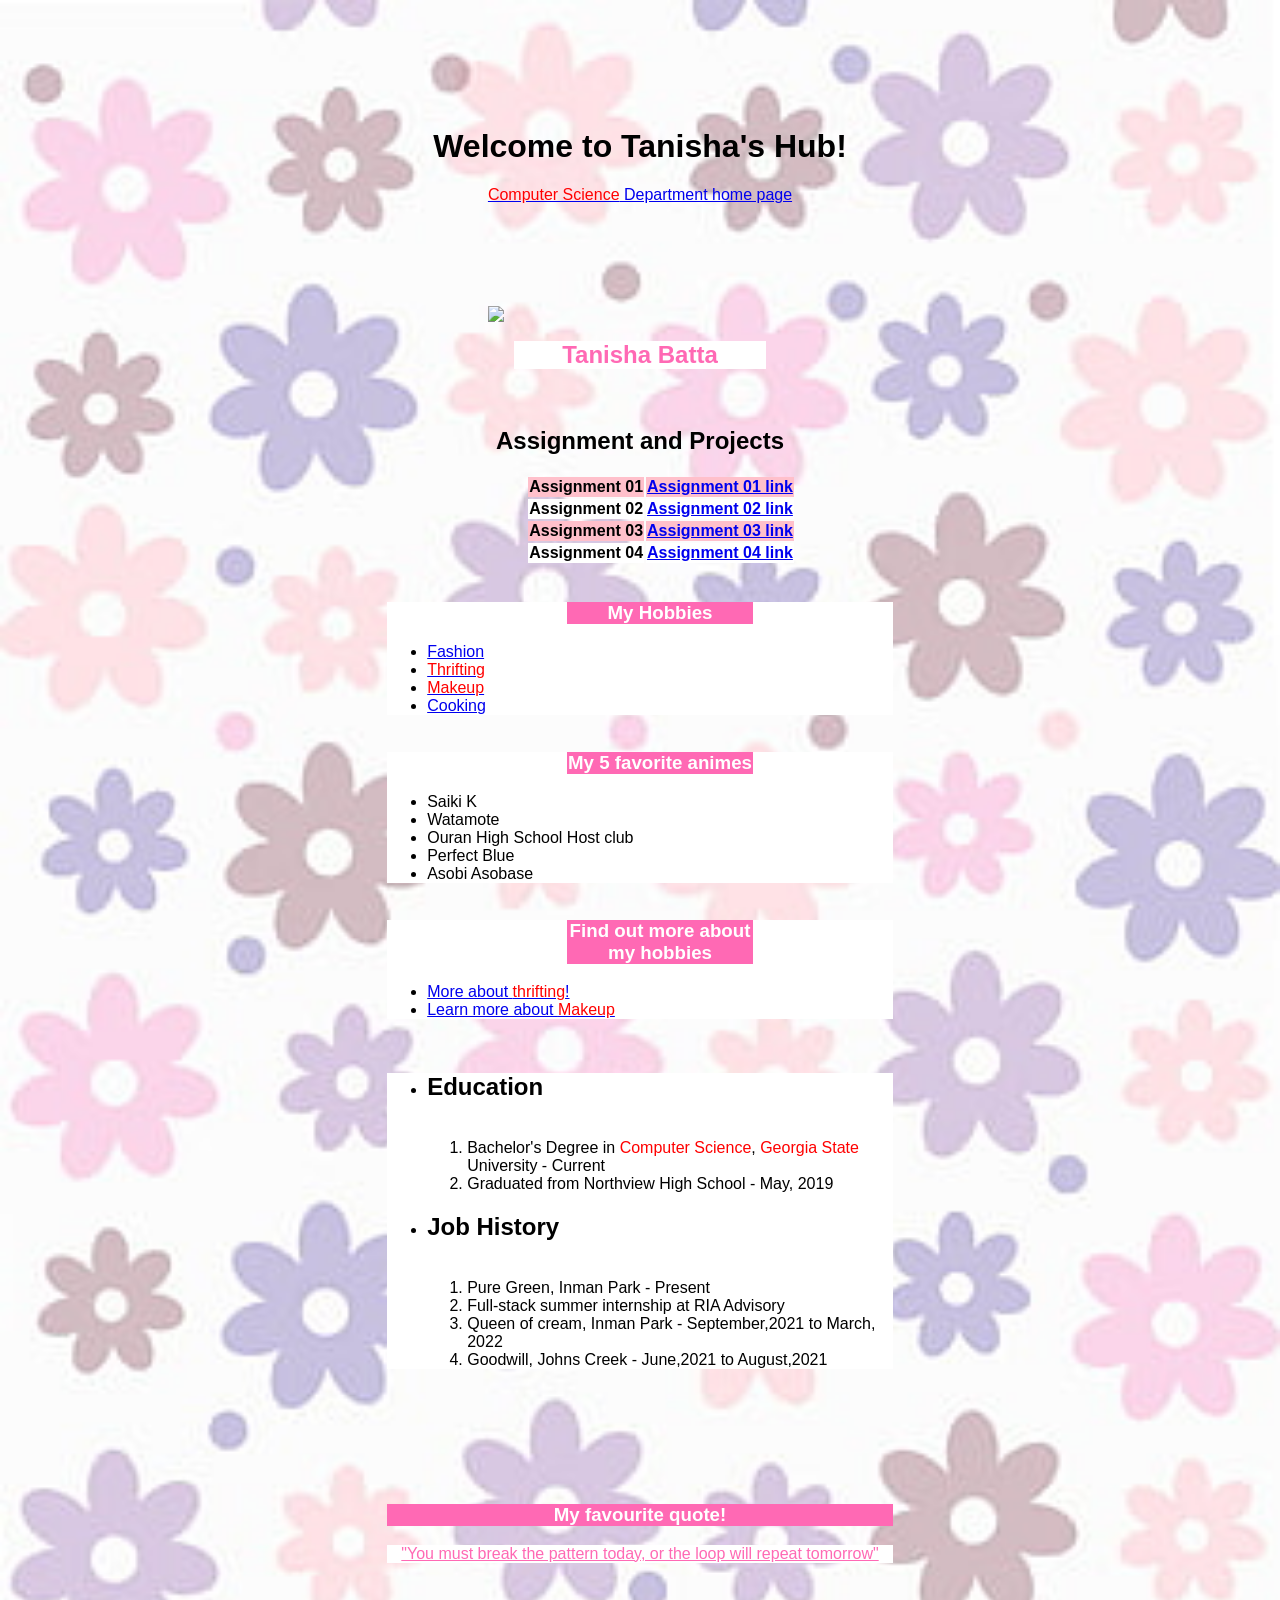
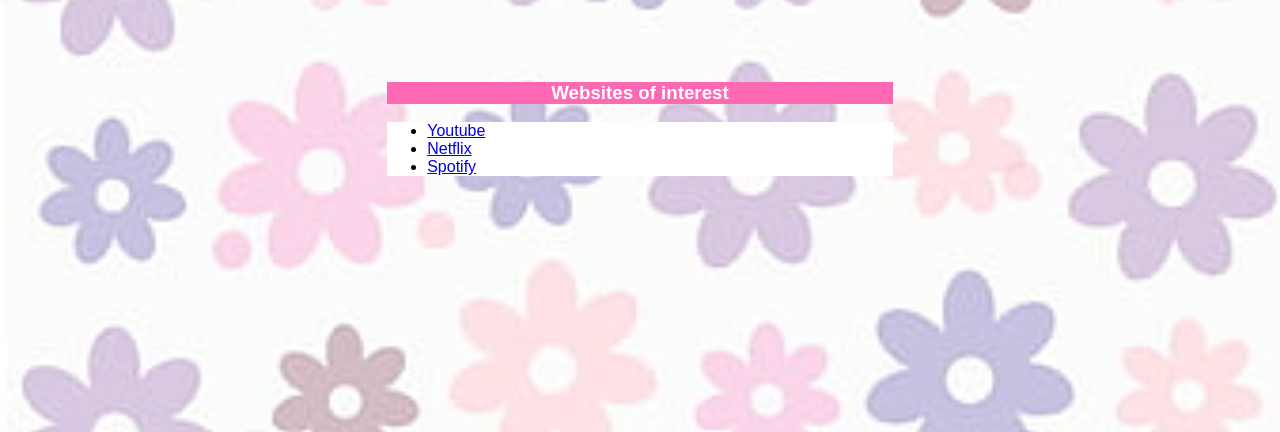
==== index.html @ dddfc846 "Assignment 01" ====
<!DOCTYPE html>
<html>
	<head>
		<title>Tanisha's Hub</title>
		<link href="style.css" type="text/css" rel="stylesheet">
	</head>

	<body>
	
	
		<h1>Welcome to Tanisha's Hub!</h1>
		
		<a href=" http://www.cs.gsu.edu/"><span class="changecolor">Computer Science</span> Department home page</a>
		
		
		<br>
		
		
		
		<img src="C:\Users\batta\Desktop\assignment 1\headshot.jpg">
		
		<div class="myname">
		<h2>Tanisha Batta</h2>
		</div>
		
		<br>
		
		<h2>Assignment and Projects</h2>
		<div class="mytable">
			<table>
			<tr>
				<th>Assignment 01</th>
				<th><a href="https://codd.cs.gsu.edu/~tbatta1/assignment01/index.html">Assignment 01 link</a></th>
			</tr>
			<tr>
				<th>Assignment 02</th>
				<th><a href="https://scholar.google.com/">Assignment 02 link</a></th>
			</tr>
			<tr>
				<th>Assignment 03</th>
				<th><a href="https://scholar.google.com/">Assignment 03 link</a></th>
			</tr>
			<tr>
				<th>Assignment 04</th>
				<th><a href="https://scholar.google.com/">Assignment 04 link</a></th>
			</tr>
		</table>
		
		</div>
		
		
		<ul>
		<h3>My Hobbies </h3>
			<li><a href="https://fashion.allwomenstalk.com/alternative-fashion-blogs/#1">Fashion</a></li>
			<li><a href="https://www.dinasdays.com/"><span class="changecolor">Thrifting</span></a></li>
			<li><a href="https://makeupandbeautyblog.com/"><span class="changecolor">Makeup</span></a></li>
			<li><a href="https://www.budgetbytes.com/top-10-recipes-for-college-students/">Cooking</a></li>
		</ul>
		
		<ul>
		<h3>My 5 favorite animes</h3>
			<li>Saiki K</li>
			<li>Watamote</li>
			<li>Ouran High School Host club</li>
			<li>Perfect Blue</li>
			<li>Asobi Asobase</li>
			
		</ul>
		
		<ul>
		<h3>Find out more about my hobbies</h3>
			<li><a href="https://www.trvst.world/sustainable-living/fashion/what-does-it-mean-to-go-thrifting/">More about <span class="changecolor">thrifting</span>!</a></li>
			<li><a href="https://www.lorealparisusa.com/beauty-magazine/makeup/makeup-looks/the-power-of-makeup#:~:text=It%20helps%20you%20feel%20more%20confident.&text=Even%20if%20a%20dramatic%20lip,concerns%20that%20may%20cause%20insecurity.">
			Learn more about <span class="changecolor">Makeup</span></a></li>
		</ul>
		
		<br>
		
		<ul>
		<li><h2>Education</h2></li>
		<br>
			<ol>
			<li>Bachelor's Degree in <span class="changecolor">Computer Science</span>, <span class="changecolor">Georgia State</span> University - Current</li>
			<li>Graduated from Northview High School - May, 2019</li>
			</ol>
		<li><h2>Job History</h2></li>
		<br>
			<ol>
			<li>Pure Green, Inman Park - Present</li>
			<li>Full-stack summer internship at RIA Advisory</li>
			<li>Queen of cream, Inman Park - September,2021 to March, 2022</li>
			<li>Goodwill, Johns Creek - June,2021 to August,2021</li>
			</ol>
		</ul>
		
		<br>
		
		
		
		
		
		<h3>My favourite quote!</h3>
		
		<div class="quote">
			
			"You must break the pattern today, or the loop will repeat tomorrow"
		
		</div>
		
		
		<br>
		<h3>Websites of interest</h3>
		<ul>
			<li><a href="https://www.youtube.com/">Youtube</a></li>
			<li><a href="https://www.netflix.com/">Netflix</a></li>
			<li><a href="https://www.spotify.com/">Spotify</a></li>
		</ul>
		

	</body>
</html>
---- style.css ----
body{
	background-image: url('flowerback.jpg');
	background-repeat: no-repeat;
	background-size: cover;
	text-align: center;
	font-family: sans-serif;
	margin-bottom: 20%;
	margin-top: 10%;
	
}

ul{
	text-align: left;
	background-color: white;
	margin-left: 30%;
	margin-right: 30%;

}

.quote{
	text-align: center;
	text-decoration: underline;
	background-color: white;
	text-decoration: bold;
	margin-left: 30%;
	margin-right: 30%;
	color: #FF69B4;
}

.changecolor{
	color: red;
	text-decoration: bold;
	
	
}

.mytable{
	text-align: left;
	border: none;
	margin-left: 41%;
}

tr:nth-child(odd) {
	background-color: pink;
}

tr:nth-child(even) {
	background-color: white;
}

img{
	
	margin-left: 38%;
	display: block;
	margin-top: 8%;
	
}

a:hover {
	color: green;
}

h3{
	background-color: #FF69B4;
	margin-left: 30%;
	margin-right: 30%;
	color: white;
	text-align: center;
	margin-top: 8%;
}

.myname{
	color: #FF69B4;
	background-color: white;
	margin-left: 40%;
	margin-right: 40%;
}
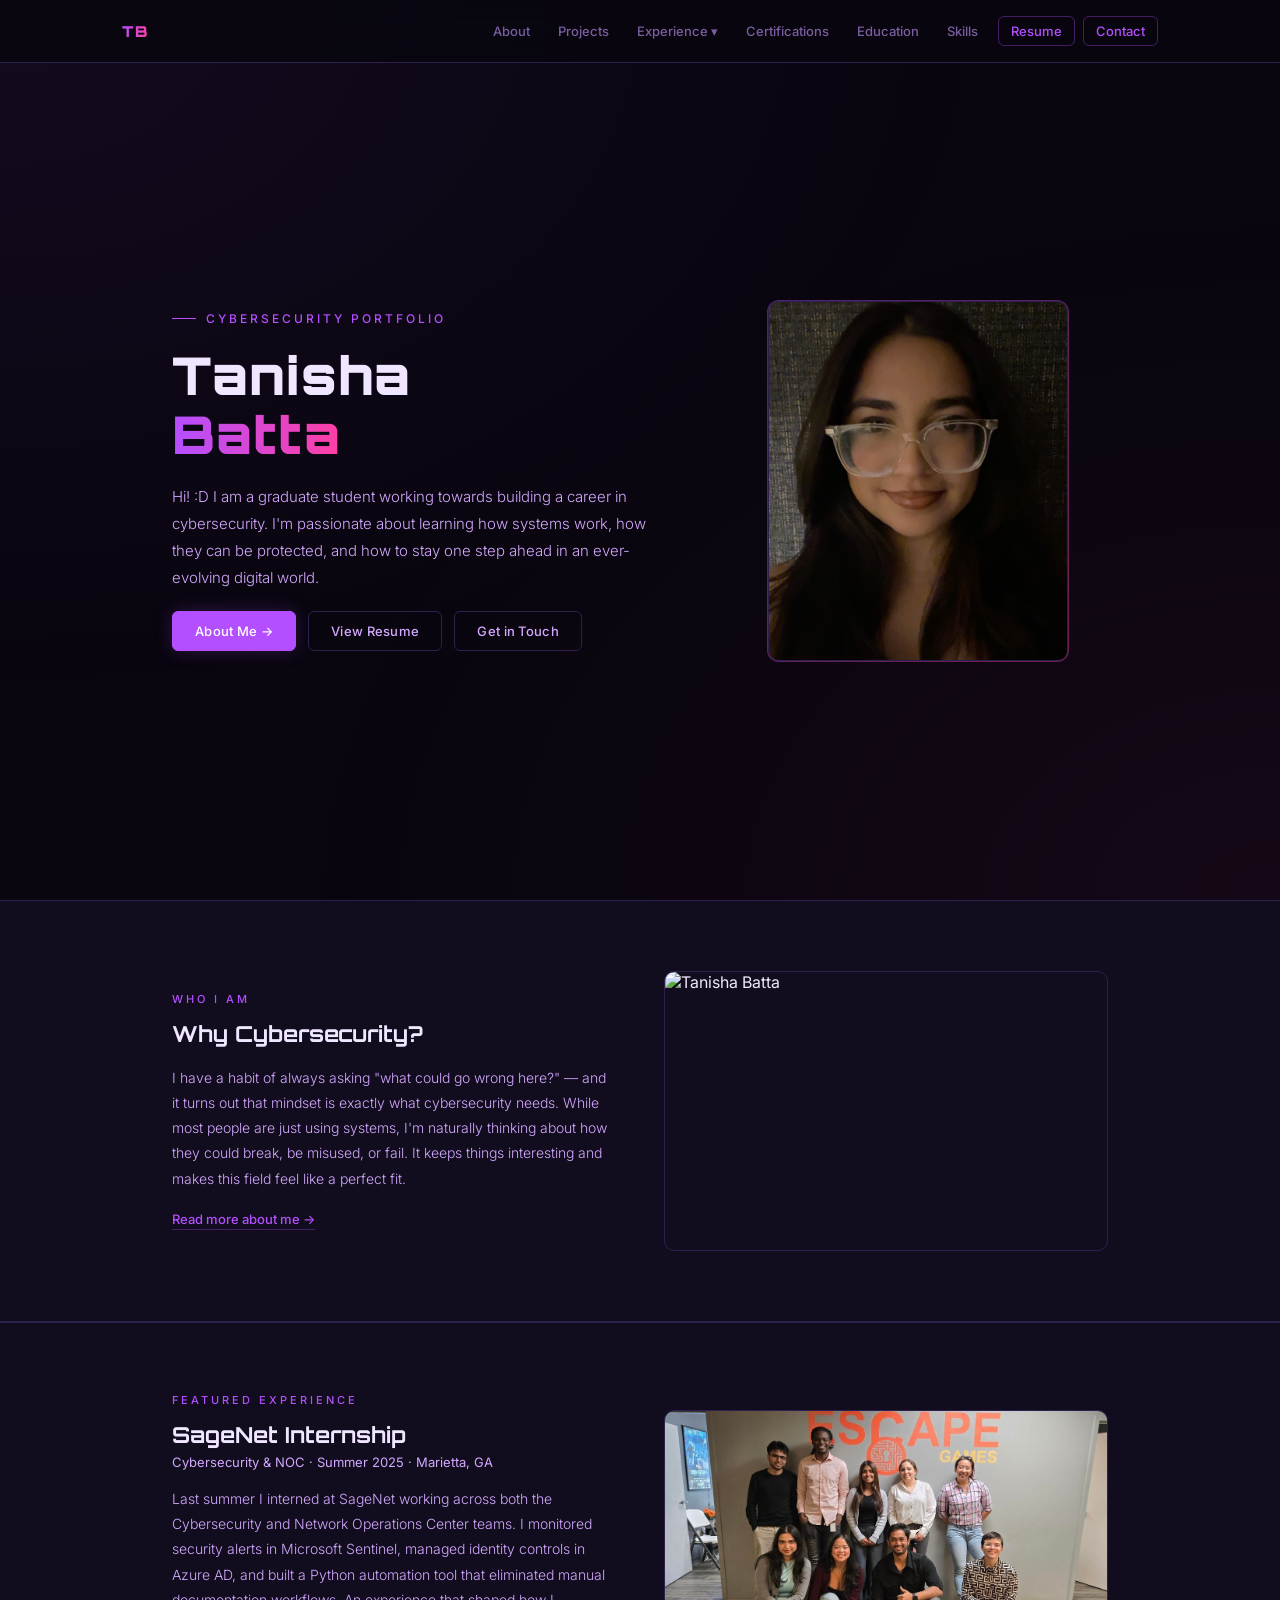
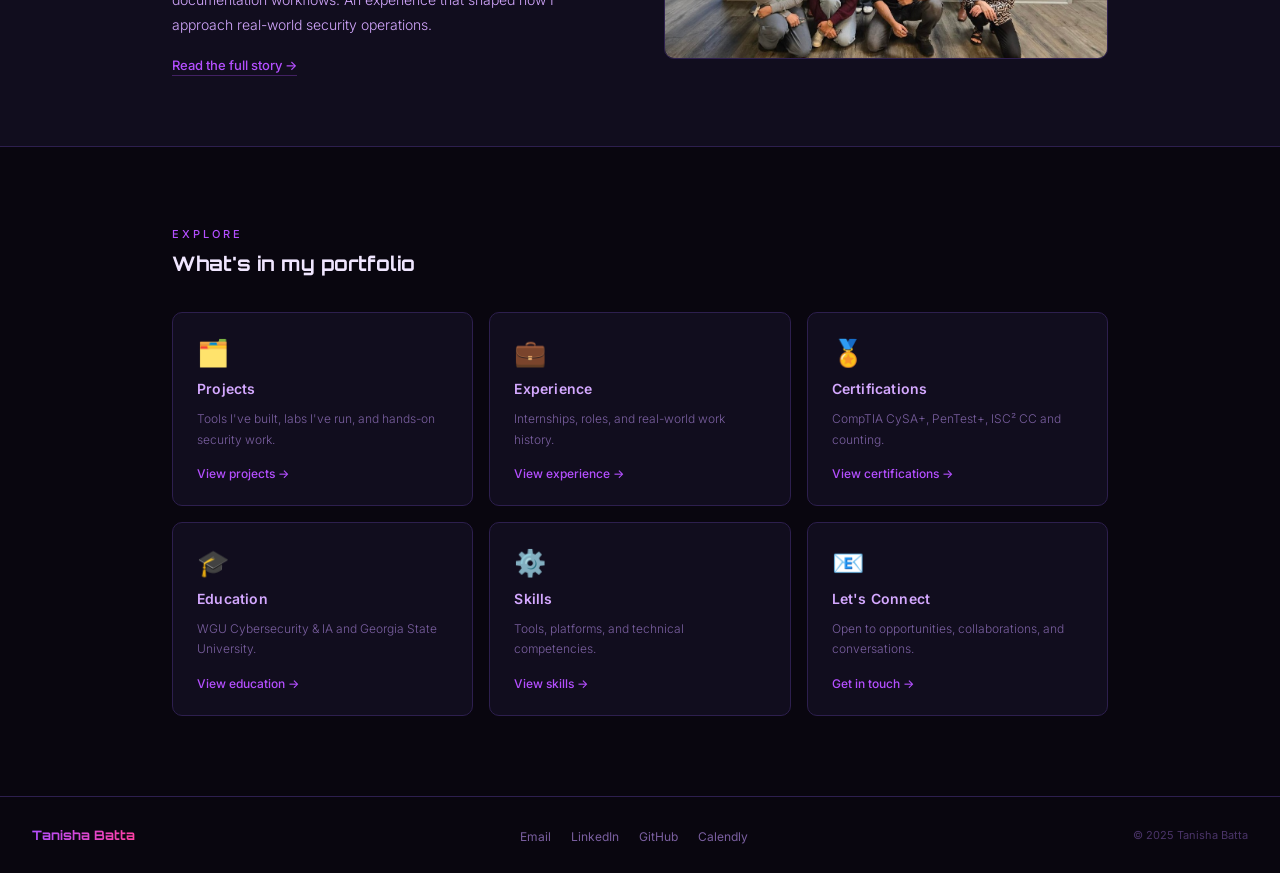
==== commit aa94e198: "update project with new changes" ====
--- a/index.html
+++ b/index.html
@@ -1,122 +1,550 @@
-
 <!DOCTYPE html>
-<html>
-	<head>
-		<title>Tanisha's Hub</title>
-		<link href="style.css" type="text/css" rel="stylesheet">
-	</head>
-
-	<body>
-	
-	
-		<h1>Welcome to Tanisha's Hub!</h1>
-		
-		<a href=" http://www.cs.gsu.edu/"><span class="changecolor">Computer Science</span> Department home page</a>
-		
-		
-		<br>
-		
-		
-		
-		<img src="C:\Users\batta\Desktop\assignment 1\headshot.jpg">
-		
-		<div class="myname">
-		<h2>Tanisha Batta</h2>
-		</div>
-		
-		<br>
-		
-		<h2>Assignment and Projects</h2>
-		<div class="mytable">
-			<table>
-			<tr>
-				<th>Assignment 01</th>
-				<th><a href="https://codd.cs.gsu.edu/~tbatta1/assignment01/index.html">Assignment 01 link</a></th>
-			</tr>
-			<tr>
-				<th>Assignment 02</th>
-				<th><a href="https://scholar.google.com/">Assignment 02 link</a></th>
-			</tr>
-			<tr>
-				<th>Assignment 03</th>
-				<th><a href="https://scholar.google.com/">Assignment 03 link</a></th>
-			</tr>
-			<tr>
-				<th>Assignment 04</th>
-				<th><a href="https://scholar.google.com/">Assignment 04 link</a></th>
-			</tr>
-		</table>
-		
-		</div>
-		
-		
-		<ul>
-		<h3>My Hobbies </h3>
-			<li><a href="https://fashion.allwomenstalk.com/alternative-fashion-blogs/#1">Fashion</a></li>
-			<li><a href="https://www.dinasdays.com/"><span class="changecolor">Thrifting</span></a></li>
-			<li><a href="https://makeupandbeautyblog.com/"><span class="changecolor">Makeup</span></a></li>
-			<li><a href="https://www.budgetbytes.com/top-10-recipes-for-college-students/">Cooking</a></li>
-		</ul>
-		
-		<ul>
-		<h3>My 5 favorite animes</h3>
-			<li>Saiki K</li>
-			<li>Watamote</li>
-			<li>Ouran High School Host club</li>
-			<li>Perfect Blue</li>
-			<li>Asobi Asobase</li>
-			
-		</ul>
-		
-		<ul>
-		<h3>Find out more about my hobbies</h3>
-			<li><a href="https://www.trvst.world/sustainable-living/fashion/what-does-it-mean-to-go-thrifting/">More about <span class="changecolor">thrifting</span>!</a></li>
-			<li><a href="https://www.lorealparisusa.com/beauty-magazine/makeup/makeup-looks/the-power-of-makeup#:~:text=It%20helps%20you%20feel%20more%20confident.&text=Even%20if%20a%20dramatic%20lip,concerns%20that%20may%20cause%20insecurity.">
-			Learn more about <span class="changecolor">Makeup</span></a></li>
-		</ul>
-		
-		<br>
-		
-		<ul>
-		<li><h2>Education</h2></li>
-		<br>
-			<ol>
-			<li>Bachelor's Degree in <span class="changecolor">Computer Science</span>, <span class="changecolor">Georgia State</span> University - Current</li>
-			<li>Graduated from Northview High School - May, 2019</li>
-			</ol>
-		<li><h2>Job History</h2></li>
-		<br>
-			<ol>
-			<li>Pure Green, Inman Park - Present</li>
-			<li>Full-stack summer internship at RIA Advisory</li>
-			<li>Queen of cream, Inman Park - September,2021 to March, 2022</li>
-			<li>Goodwill, Johns Creek - June,2021 to August,2021</li>
-			</ol>
-		</ul>
-		
-		<br>
-		
-		
-		
-		
-		
-		<h3>My favourite quote!</h3>
-		
-		<div class="quote">
-			
-			"You must break the pattern today, or the loop will repeat tomorrow"
-		
-		</div>
-		
-		
-		<br>
-		<h3>Websites of interest</h3>
-		<ul>
-			<li><a href="https://www.youtube.com/">Youtube</a></li>
-			<li><a href="https://www.netflix.com/">Netflix</a></li>
-			<li><a href="https://www.spotify.com/">Spotify</a></li>
-		</ul>
-		
-
-	</body>
+<html lang="en">
+<head>
+  <meta charset="UTF-8"/>
+  <meta name="viewport" content="width=device-width, initial-scale=1.0"/>
+  <title>Tanisha Batta — Cybersecurity Portfolio</title>
+  <link href="https://fonts.googleapis.com/css2?family=Orbitron:wght@700;900&family=Inter:wght@300;400;500;600&display=swap" rel="stylesheet"/>
+  <style>
+    *, *::before, *::after { box-sizing: border-box; margin: 0; padding: 0; }
+
+    :root {
+      --bg:        #09060f;
+      --surface:   #110d1e;
+      --surface2:  #1a1030;
+      --border:    #2d1f4e;
+      --purple:    #b44fff;
+      --purple-lt: #c97aff;
+      --pink:      #ff3fa4;
+      --lavender:  #d4a8ff;
+      --white:     #f0e6ff;
+      --muted:     #7a5fa0;
+      --dim:       #4a3468;
+    }
+
+    html { scroll-behavior: smooth; }
+
+    body {
+      background: var(--bg);
+      font-family: 'Inter', sans-serif;
+      color: var(--white);
+      overflow-x: hidden;
+    }
+
+    body::before {
+      content: '';
+      position: fixed; inset: 0;
+      background:
+        radial-gradient(ellipse at 0% 0%, rgba(180,79,255,0.07) 0%, transparent 55%),
+        radial-gradient(ellipse at 100% 100%, rgba(255,63,164,0.05) 0%, transparent 55%);
+      pointer-events: none; z-index: 0;
+    }
+
+    /* ── NAV ── */
+
+
+    
+
+    /* ── SECTIONS ── */
+    section { position: relative; z-index: 1; width: 100%; }
+
+    /* ── HERO ── */
+    #hero {
+      min-height: 100vh;
+      display: flex; align-items: center;
+      padding-top: 62px;
+    }
+
+    .hero-inner {
+      max-width: 1000px; margin: 0 auto;
+      padding: 60px 32px;
+      display: grid;
+      grid-template-columns: 1fr 340px;
+      gap: 60px;
+      align-items: center;
+      width: 100%;
+    }
+
+    @media (max-width: 780px) {
+      .hero-inner { grid-template-columns: 1fr; gap: 40px; padding: 40px 24px; }
+      .hero-photo-wrap { order: -1; margin: 0 auto; }
+    }
+
+    .hero-left { display: flex; flex-direction: column; gap: 20px; }
+
+    .hero-eyebrow {
+      font-size: 12px; font-weight: 500;
+      letter-spacing: 3px; text-transform: uppercase;
+      color: var(--purple);
+      display: flex; align-items: center; gap: 10px;
+    }
+
+    .hero-eyebrow::before {
+      content: '';
+      display: inline-block; width: 24px; height: 1px;
+      background: var(--purple);
+    }
+
+    .hero-name {
+      font-family: 'Orbitron', monospace;
+      font-weight: 900;
+      font-size: clamp(30px, 5vw, 52px);
+      line-height: 1.12; letter-spacing: 1px;
+      color: var(--white);
+    }
+
+    .hero-name span {
+      background: linear-gradient(90deg, var(--purple), var(--pink));
+      -webkit-background-clip: text; -webkit-text-fill-color: transparent;
+      background-clip: text;
+    }
+
+    .hero-desc {
+      font-size: 15px; font-weight: 300;
+      line-height: 1.8; color: var(--lavender);
+      max-width: 500px;
+    }
+
+    .hero-actions { display: flex; flex-wrap: wrap; gap: 12px; }
+
+    .btn {
+      font-family: 'Inter', sans-serif;
+      font-size: 13px; font-weight: 500;
+      letter-spacing: 0.3px;
+      padding: 11px 22px; border-radius: 6px;
+      cursor: pointer; text-decoration: none;
+      display: inline-flex; align-items: center; gap: 7px;
+      transition: all 0.2s;
+    }
+
+    .btn-primary {
+      background: var(--purple); color: #fff;
+      border: 1px solid var(--purple);
+      box-shadow: 0 0 18px rgba(180,79,255,0.22);
+    }
+    .btn-primary:hover { background: var(--purple-lt); box-shadow: 0 0 26px rgba(180,79,255,0.32); }
+
+    .btn-outline {
+      background: transparent; color: var(--lavender);
+      border: 1px solid var(--border);
+    }
+    .btn-outline:hover { border-color: rgba(180,79,255,0.45); color: var(--purple-lt); background: rgba(180,79,255,0.06); }
+
+    /* ── HERO PHOTO ── */
+    .hero-photo-wrap {
+      width: 300px; height: 360px;
+      position: relative; flex-shrink: 0;
+    }
+
+    .hero-photo-wrap::before {
+      content: '';
+      position: absolute; inset: -1px;
+      background: linear-gradient(135deg, var(--purple), var(--pink));
+      border-radius: 12px; opacity: 0.4; z-index: 0;
+    }
+
+    .hero-photo {
+      position: relative; z-index: 1;
+      width: 100%; height: 100%;
+      background: var(--surface);
+      border-radius: 10px;
+      border: 1px solid var(--border);
+      overflow: hidden;
+    }
+
+    .hero-photo img { width: 100%; height: 100%; object-fit: cover; display: block; }
+
+    /* ── ABOUT STRIP ── */
+    #about-strip {
+      padding: 70px 0;
+      background: var(--surface);
+      border-top: 1px solid var(--border);
+      border-bottom: 1px solid var(--border);
+    }
+
+    .about-strip-inner {
+      max-width: 1000px; margin: 0 auto; padding: 0 32px;
+      display: grid; grid-template-columns: 1fr 1fr; gap: 48px; align-items: center;
+    }
+
+    @media (max-width: 680px) { .about-strip-inner { grid-template-columns: 1fr; gap: 28px; } }
+
+    .about-strip-label {
+      font-size: 11px; font-weight: 500;
+      letter-spacing: 3px; text-transform: uppercase;
+      color: var(--purple); margin-bottom: 14px;
+    }
+
+    .about-strip-heading {
+      font-family: 'Orbitron', monospace;
+      font-size: 22px; font-weight: 700;
+      color: var(--white); line-height: 1.3; margin-bottom: 16px;
+    }
+
+    .about-strip-text {
+      font-size: 14px; font-weight: 300;
+      line-height: 1.8; color: var(--lavender);
+    }
+
+    .about-strip-link {
+      display: inline-flex; align-items: center; gap: 6px;
+      margin-top: 20px;
+      font-size: 13px; font-weight: 500;
+      color: var(--purple); text-decoration: none;
+      border-bottom: 1px solid rgba(180,79,255,0.3);
+      padding-bottom: 2px;
+      transition: color 0.2s, border-color 0.2s;
+    }
+    .about-strip-link:hover { color: var(--purple-lt); border-color: var(--purple-lt); }
+
+    /* ── HIGHLIGHTS ── */
+    #highlights { padding: 80px 0; }
+
+    .highlights-inner { max-width: 1000px; margin: 0 auto; padding: 0 32px; }
+
+    .highlights-header { margin-bottom: 36px; }
+
+    .sec-label {
+      font-size: 11px; font-weight: 500;
+      letter-spacing: 3px; text-transform: uppercase;
+      color: var(--purple); margin-bottom: 10px;
+    }
+
+    .sec-heading {
+      font-family: 'Orbitron', monospace;
+      font-size: 20px; font-weight: 700; color: var(--white);
+    }
+
+    .highlights-grid {
+      display: grid;
+      grid-template-columns: repeat(3, 1fr);
+      gap: 16px;
+    }
+
+    @media (max-width: 680px) { .highlights-grid { grid-template-columns: 1fr; } }
+    @media (max-width: 900px) and (min-width: 681px) { .highlights-grid { grid-template-columns: repeat(2, 1fr); } }
+
+    .highlight-card {
+      background: var(--surface);
+      border: 1px solid var(--border);
+      border-radius: 10px; padding: 24px;
+      display: flex; flex-direction: column; gap: 12px;
+      text-decoration: none; color: inherit;
+      transition: border-color 0.2s, background 0.2s, transform 0.18s;
+    }
+
+    .highlight-card:hover {
+      border-color: rgba(180,79,255,0.45);
+      background: var(--surface2);
+      transform: translateY(-3px);
+    }
+
+    .highlight-icon { font-size: 26px; }
+
+    .highlight-title {
+      font-size: 14px; font-weight: 600;
+      color: var(--lavender); letter-spacing: 0.2px;
+    }
+
+    .highlight-desc {
+      font-size: 12px; font-weight: 300;
+      color: var(--muted); line-height: 1.7; flex: 1;
+    }
+
+    .highlight-link {
+      font-size: 12px; font-weight: 500;
+      color: var(--purple);
+      display: flex; align-items: center; gap: 4px; margin-top: 4px;
+    }
+
+    /* ── INTERNSHIP SPOTLIGHT ── */
+    /* ── INTERNSHIP SPOTLIGHT ── */
+#internship-spotlight {
+  padding: 70px 0;
+  background: var(--surface);
+  border-top: 1px solid var(--border);
+  border-bottom: 1px solid var(--border);
+}
+
+.spotlight-inner {
+  max-width: 1000px;
+  margin: 0 auto;
+  padding: 0 32px;
+
+  display: grid;
+  grid-template-columns: 1fr 1fr;
+  gap: 48px;
+  align-items: center;
+}
+
+/* TEXT */
+.spotlight-label {
+  font-size: 11px;
+  font-weight: 500;
+  letter-spacing: 3px;
+  text-transform: uppercase;
+  color: var(--purple);
+  margin-bottom: 14px;
+}
+
+.spotlight-heading {
+  font-family: 'Orbitron', monospace;
+  font-size: 22px;
+  font-weight: 700;
+  color: var(--white);
+  margin-bottom: 6px;
+}
+
+.spotlight-meta {
+  font-size: 13px;
+  color: var(--lavender);
+  margin-bottom: 16px;
+}
+
+.spotlight-text {
+  font-size: 14px;
+  font-weight: 300;
+  line-height: 1.8;
+  color: var(--lavender);
+}
+
+.spotlight-link {
+  display: inline-flex;
+  align-items: center;
+  gap: 6px;
+  margin-top: 20px;
+
+  font-size: 13px;
+  font-weight: 500;
+  color: var(--purple);
+  text-decoration: none;
+
+  border-bottom: 1px solid rgba(180, 79, 255, 0.3);
+  padding-bottom: 2px;
+
+  transition: color 0.2s, border-color 0.2s;
+}
+
+.spotlight-link:hover {
+  color: var(--purple-lt);
+  border-color: var(--purple-lt);
+}
+
+/* IMAGE */
+.spotlight-image {
+  width: 100%;
+  aspect-ratio: 16 / 9;
+  border-radius: 10px;
+  overflow: hidden;
+  border: 1px solid var(--border);
+  background: var(--surface2);
+}
+
+.spotlight-image img {
+  width: 100%;
+  height: 100%;
+  object-fit: cover;
+}
+
+/* MOBILE */
+@media (max-width: 680px) {
+  .spotlight-inner {
+    grid-template-columns: 1fr;
+    gap: 28px;
+  }
+}
+
+    /* ── FOOTER ── */
+    footer {
+      position: relative; z-index: 1;
+      border-top: 1px solid var(--border);
+      padding: 28px 32px;
+      display: flex; align-items: center; justify-content: space-between;
+      flex-wrap: wrap; gap: 12px;
+    }
+
+    .footer-name {
+      font-family: 'Orbitron', monospace;
+      font-size: 13px; font-weight: 700;
+      background: linear-gradient(90deg, var(--purple), var(--pink));
+      -webkit-background-clip: text; -webkit-text-fill-color: transparent;
+      background-clip: text;
+    }
+
+    .footer-links { display: flex; gap: 20px; list-style: none; }
+
+    .footer-links a {
+      font-size: 12px; color: var(--muted);
+      text-decoration: none; transition: color 0.2s;
+    }
+    .footer-links a:hover { color: var(--lavender); }
+
+    .footer-copy { font-size: 11px; color: var(--dim); }
+  </style>
+</head>
+<body>
+
+<!-- NAV -->
+<div id="navbar-placeholder"></div>
+
+<!-- HERO -->
+<section id="hero">
+  <div class="hero-inner">
+    <div class="hero-left">
+      <div class="hero-eyebrow">Cybersecurity Portfolio</div>
+      <div class="hero-name">
+        Tanisha<br/><span>Batta</span>
+      </div>
+      <div class="hero-desc">
+        Hi! :D I am a graduate student working towards building a career in cybersecurity.
+        I'm passionate about learning how systems work, how they can be protected, and how
+        to stay one step ahead in an ever-evolving digital world.
+      </div>
+      <div class="hero-actions">
+        <a href="about.html" class="btn btn-primary">About Me &rarr;</a>
+        <a href="resume.html" class="btn btn-outline">View Resume</a>
+        <a href="contact.html" class="btn btn-outline">Get in Touch</a>
+      </div>
+    </div>
+
+    <div class="hero-photo-wrap">
+      <div class="hero-photo">
+        <img src="myphoto.jpg" alt="Tanisha Batta"/>
+      </div>
+    </div>
+  </div>
+</section>
+
+<!-- ABOUT STRIP -->
+<section id="about-strip">
+  <div class="about-strip-inner">
+    <div>
+      <div class="about-strip-label">Who I Am</div>
+      <div class="about-strip-heading">Why Cybersecurity?</div>
+      <div class="about-strip-text">
+        I have a habit of always asking "what could go wrong here?" — and it turns out
+        that mindset is exactly what cybersecurity needs. While most people are just
+        using systems, I'm naturally thinking about how they could break, be misused,
+        or fail. It keeps things interesting and makes this field feel like a perfect fit.
+      </div>
+      <a href="about.html" class="about-strip-link">Read more about me &rarr;</a>
+    </div>
+
+    <div style="width:100%; height:280px; border-radius:10px; border:1px solid var(--border); overflow:hidden;">
+      <img src="sillyphoto.jpg" alt="Tanisha Batta" style="width:100%; height:100%; object-fit:cover;"/>
+    </div>
+  </div>
+</section>
+
+
+<!-- INTERNSHIP SPOTLIGHT -->
+<section id="internship-spotlight">
+  <div class="spotlight-inner">
+
+    <!-- LEFT: TEXT -->
+    <div class="spotlight-content">
+      <div class="spotlight-label">Featured Experience</div>
+
+      <div class="spotlight-heading">SageNet Internship</div>
+      <div class="spotlight-meta">
+        Cybersecurity &amp; NOC · Summer 2025 · Marietta, GA
+      </div>
+
+      <div class="spotlight-text">
+        Last summer I interned at SageNet working across both the Cybersecurity and Network Operations
+        Center teams. I monitored security alerts in Microsoft Sentinel, managed identity controls in
+        Azure AD, and built a Python automation tool that eliminated manual documentation workflows.
+        An experience that shaped how I approach real-world security operations.
+      </div>
+
+      <a href="internship.html" class="spotlight-link">
+        Read the full story &rarr;
+      </a>
+    </div>
+
+    <!-- RIGHT: IMAGE -->
+    <div class="spotlight-image">
+      <img src="internship2.jpg" alt="Tanisha at SageNet">
+    </div>
+
+  </div>
+</section>
+
+<!-- HIGHLIGHTS -->
+<section id="highlights">
+  <div class="highlights-inner">
+    <div class="highlights-header">
+      <div class="sec-label">Explore</div>
+      <div class="sec-heading">What's in my portfolio</div>
+    </div>
+    <div class="highlights-grid">
+      <a href="projects.html" class="highlight-card">
+        <div class="highlight-icon">🗂️</div>
+        <div class="highlight-title">Projects</div>
+        <div class="highlight-desc">Tools I've built, labs I've run, and hands-on security work.</div>
+        <div class="highlight-link">View projects &rarr;</div>
+      </a>
+      <a href="workhistory.html" class="highlight-card">
+        <div class="highlight-icon">💼</div>
+        <div class="highlight-title">Experience</div>
+        <div class="highlight-desc">Internships, roles, and real-world work history.</div>
+        <div class="highlight-link">View experience &rarr;</div>
+      </a>
+      <a href="certifications.html" class="highlight-card">
+        <div class="highlight-icon">🏅</div>
+        <div class="highlight-title">Certifications</div>
+        <div class="highlight-desc">CompTIA CySA+, PenTest+, ISC² CC and counting.</div>
+        <div class="highlight-link">View certifications &rarr;</div>
+      </a>
+      <a href="education.html" class="highlight-card">
+        <div class="highlight-icon">🎓</div>
+        <div class="highlight-title">Education</div>
+        <div class="highlight-desc">WGU Cybersecurity & IA and Georgia State University.</div>
+        <div class="highlight-link">View education &rarr;</div>
+      </a>
+      <a href="skills.html" class="highlight-card">
+        <div class="highlight-icon">⚙️</div>
+        <div class="highlight-title">Skills</div>
+        <div class="highlight-desc">Tools, platforms, and technical competencies.</div>
+        <div class="highlight-link">View skills &rarr;</div>
+      </a>
+      <a href="contact.html" class="highlight-card">
+        <div class="highlight-icon">📧</div>
+        <div class="highlight-title">Let's Connect</div>
+        <div class="highlight-desc">Open to opportunities, collaborations, and conversations.</div>
+        <div class="highlight-link">Get in touch &rarr;</div>
+      </a>
+    </div>
+  </div>
+</section>
+
+
+
+<!-- FOOTER -->
+<footer>
+  <div class="footer-name">Tanisha Batta</div>
+  <ul class="footer-links">
+    <li><a href="mailto:tanisha.batta@gmail.com">Email</a></li>
+    <li><a href="https://www.linkedin.com/in/tanisha-batta-88954b1b0/" target="_blank">LinkedIn</a></li>
+    <li><a href="https://github.com/tanishabatta" target="_blank">GitHub</a></li>
+    <li><a href="https://calendly.com/tanisha-batta" target="_blank">Calendly</a></li>
+  </ul>
+  <div class="footer-copy">&copy; 2025 Tanisha Batta</div>
+</footer>
+
+<script>
+ 
+    fetch('navbar.html')
+      .then(res => res.text())
+      .then(data => {
+        const container = document.getElementById('navbar-placeholder');
+        container.innerHTML = data;
+
+        // Run navbar.js
+        initNavbar(container);
+      });
+</script>
+<script src="navbar.js"></script>
+
+</body>
 </html>
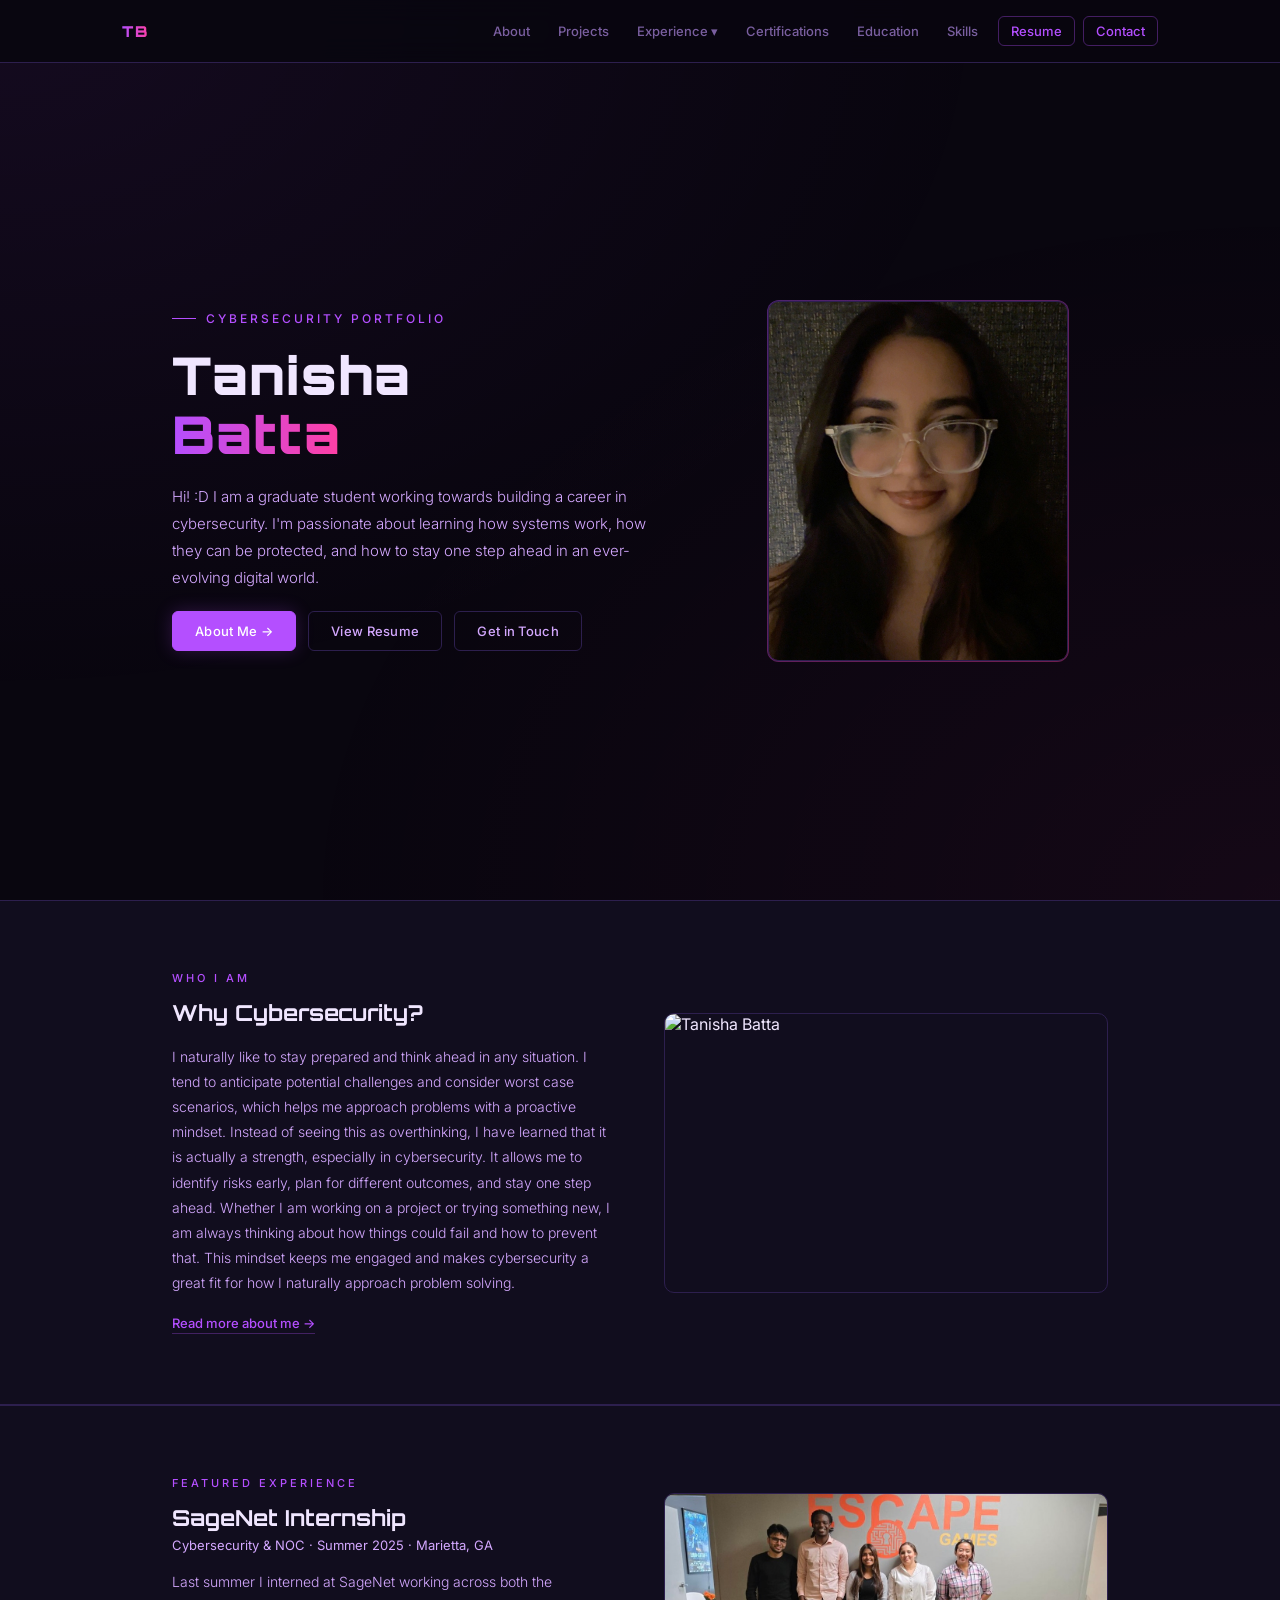
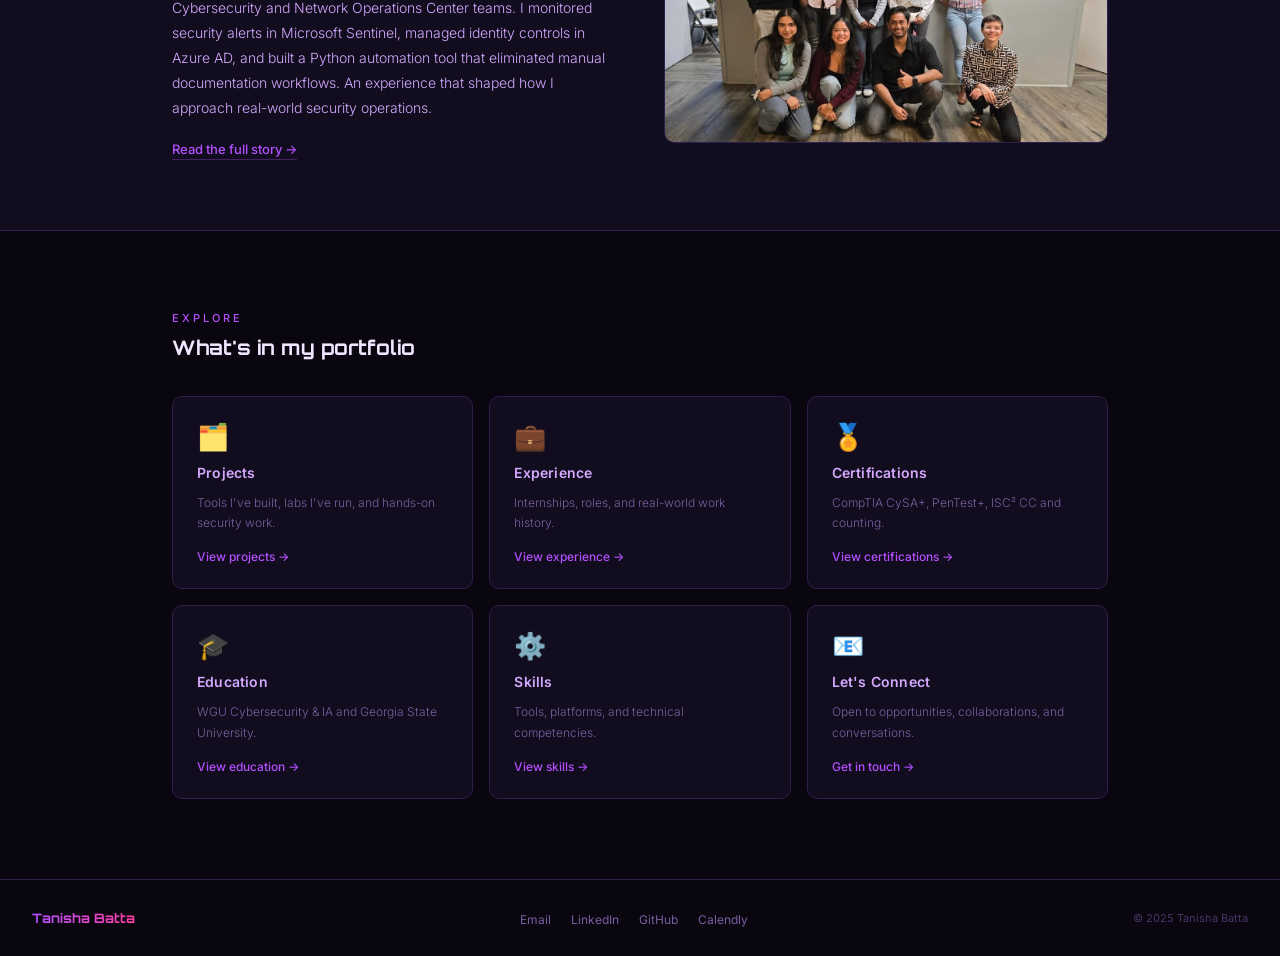
==== commit 3f4bdc90: "Revise 'about' section for clarity and emphasis Updated the text in the 'about' section to reflect a" ====
--- a/index.html
+++ b/index.html
@@ -422,16 +422,18 @@
       <div class="about-strip-label">Who I Am</div>
       <div class="about-strip-heading">Why Cybersecurity?</div>
       <div class="about-strip-text">
-        I have a habit of always asking "what could go wrong here?" — and it turns out
-        that mindset is exactly what cybersecurity needs. While most people are just
-        using systems, I'm naturally thinking about how they could break, be misused,
-        or fail. It keeps things interesting and makes this field feel like a perfect fit.
+        I naturally like to stay prepared and think ahead in any situation. 
+        I tend to anticipate potential challenges and consider worst case scenarios, which helps me approach problems with a proactive mindset. 
+        Instead of seeing this as overthinking, I have learned that it is actually a strength, especially in cybersecurity. 
+        It allows me to identify risks early, plan for different outcomes, and stay one step ahead. 
+        Whether I am working on a project or trying something new, I am always thinking about how things could fail and how to prevent that. 
+        This mindset keeps me engaged and makes cybersecurity a great fit for how I naturally approach problem solving.
       </div>
       <a href="about.html" class="about-strip-link">Read more about me &rarr;</a>
     </div>
 
     <div style="width:100%; height:280px; border-radius:10px; border:1px solid var(--border); overflow:hidden;">
-      <img src="sillyphoto.jpg" alt="Tanisha Batta" style="width:100%; height:100%; object-fit:cover;"/>
+      <img src="sillyphoto.JPG" alt="Tanisha Batta" style="width:100%; height:100%; object-fit:cover;"/>
     </div>
   </div>
 </section>
@@ -547,4 +549,4 @@
 <script src="navbar.js"></script>
 
 </body>
-</html>+</html>
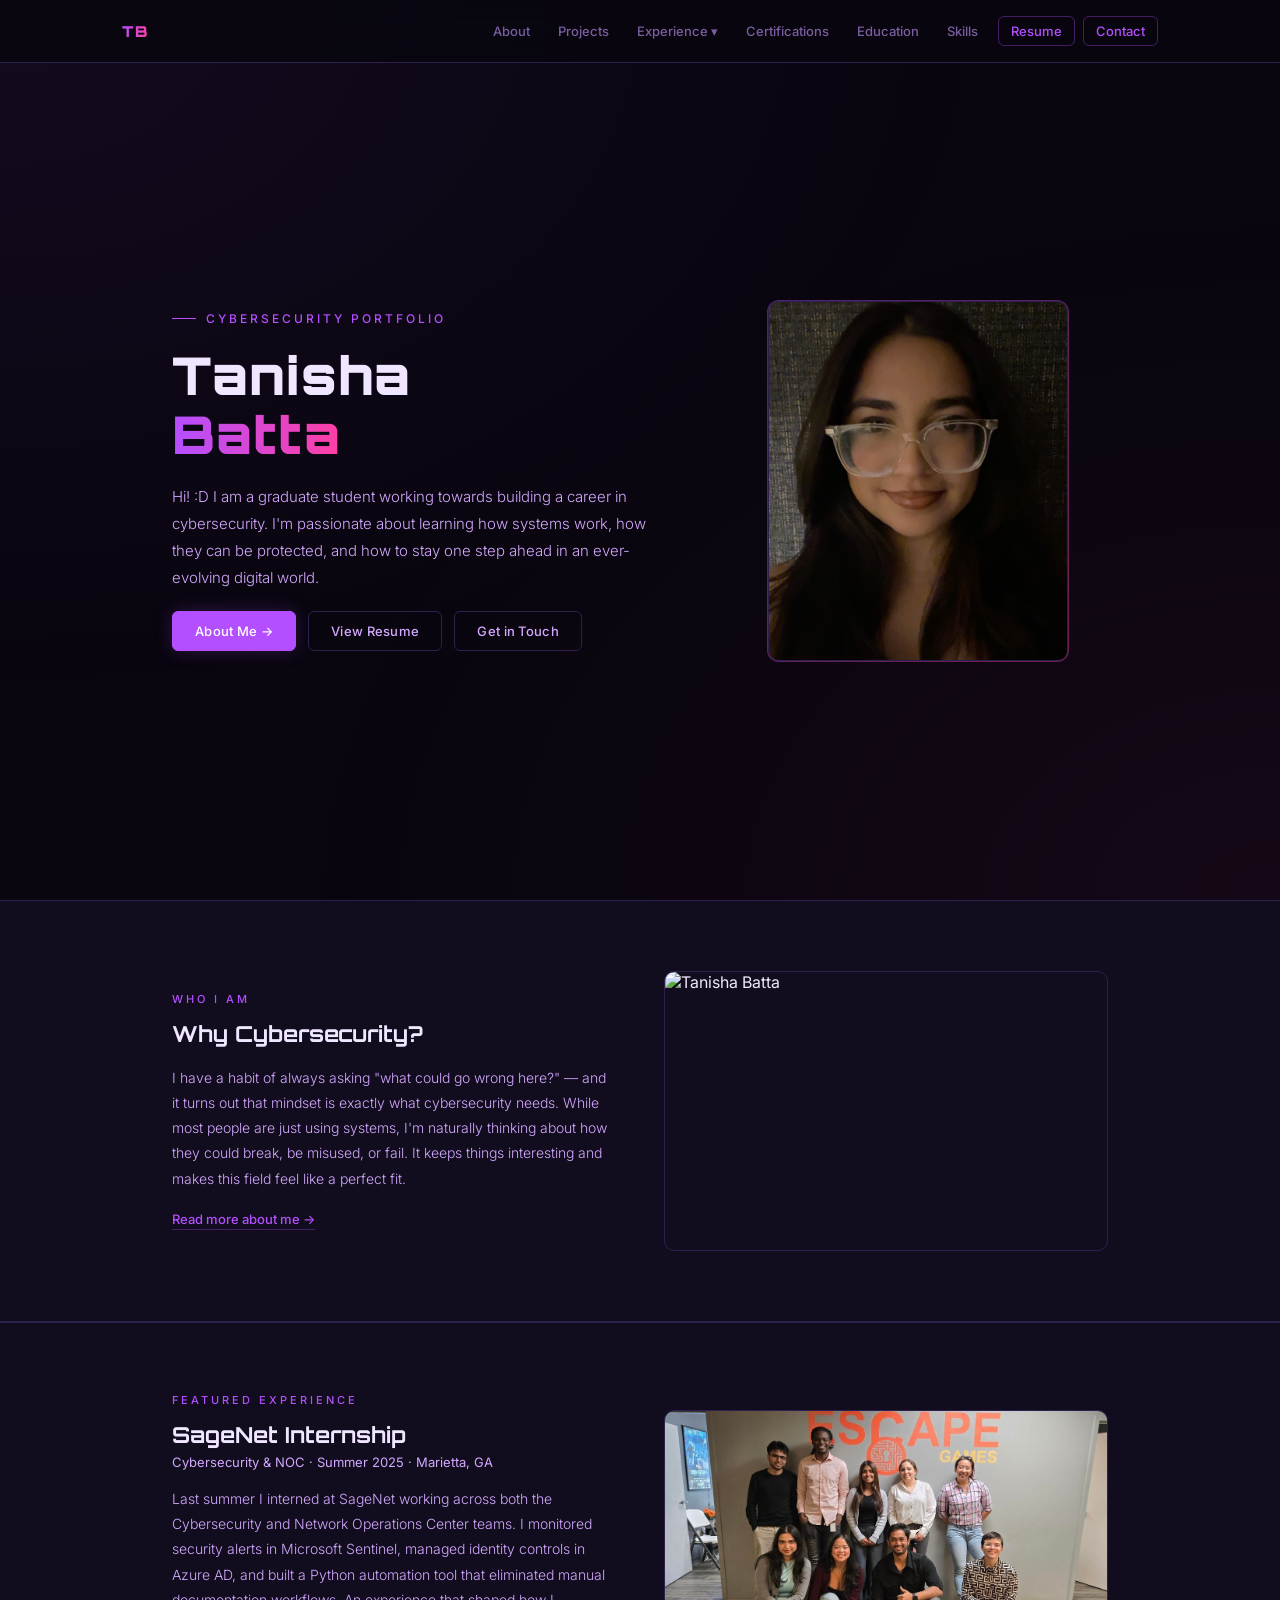
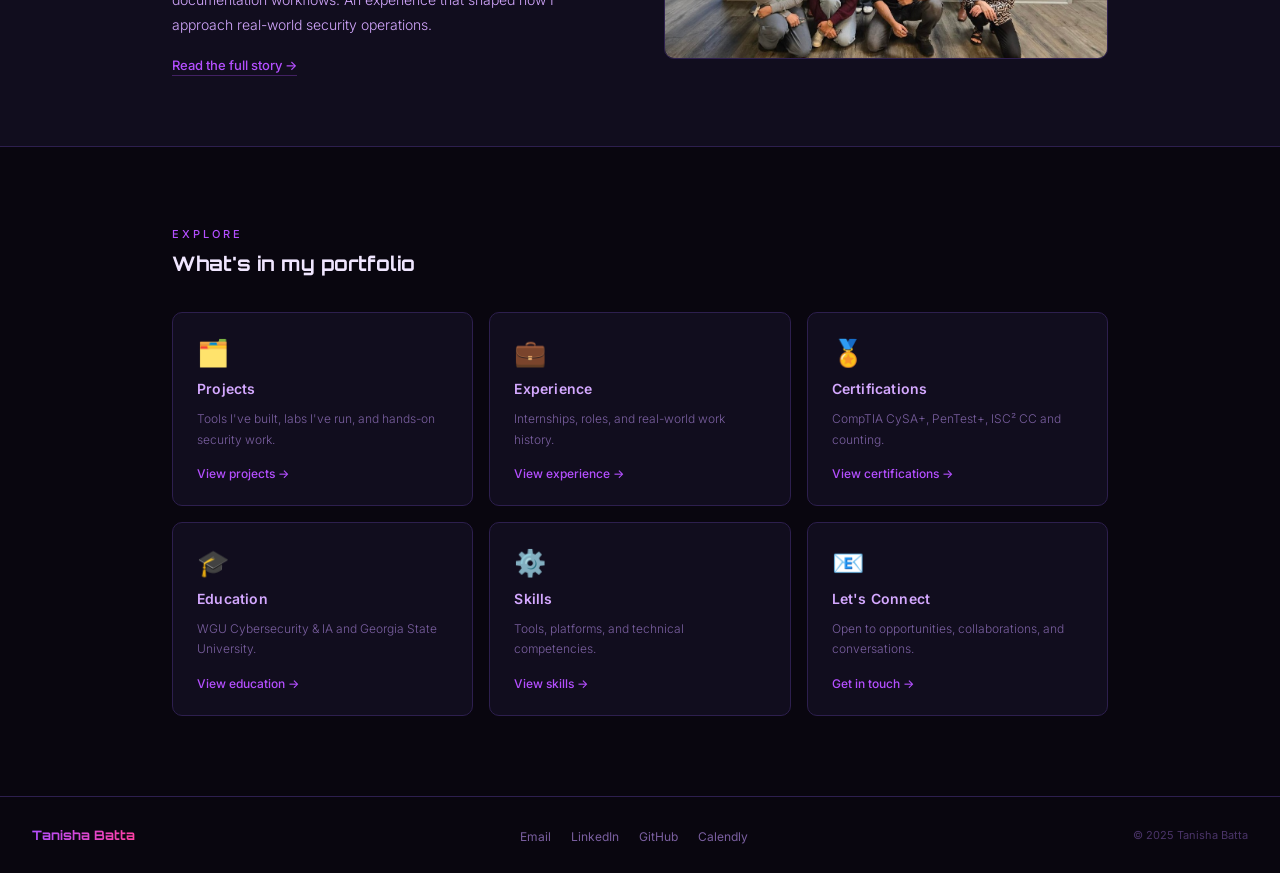
==== commit 5f1b39f1: "Revise about section in index.html" ====
--- a/index.html
+++ b/index.html
@@ -422,12 +422,10 @@
       <div class="about-strip-label">Who I Am</div>
       <div class="about-strip-heading">Why Cybersecurity?</div>
       <div class="about-strip-text">
-        I naturally like to stay prepared and think ahead in any situation. 
-        I tend to anticipate potential challenges and consider worst case scenarios, which helps me approach problems with a proactive mindset. 
-        Instead of seeing this as overthinking, I have learned that it is actually a strength, especially in cybersecurity. 
-        It allows me to identify risks early, plan for different outcomes, and stay one step ahead. 
-        Whether I am working on a project or trying something new, I am always thinking about how things could fail and how to prevent that. 
-        This mindset keeps me engaged and makes cybersecurity a great fit for how I naturally approach problem solving.
+        I have a habit of always asking "what could go wrong here?" — and it turns out
+        that mindset is exactly what cybersecurity needs. While most people are just
+        using systems, I'm naturally thinking about how they could break, be misused,
+        or fail. It keeps things interesting and makes this field feel like a perfect fit.
       </div>
       <a href="about.html" class="about-strip-link">Read more about me &rarr;</a>
     </div>
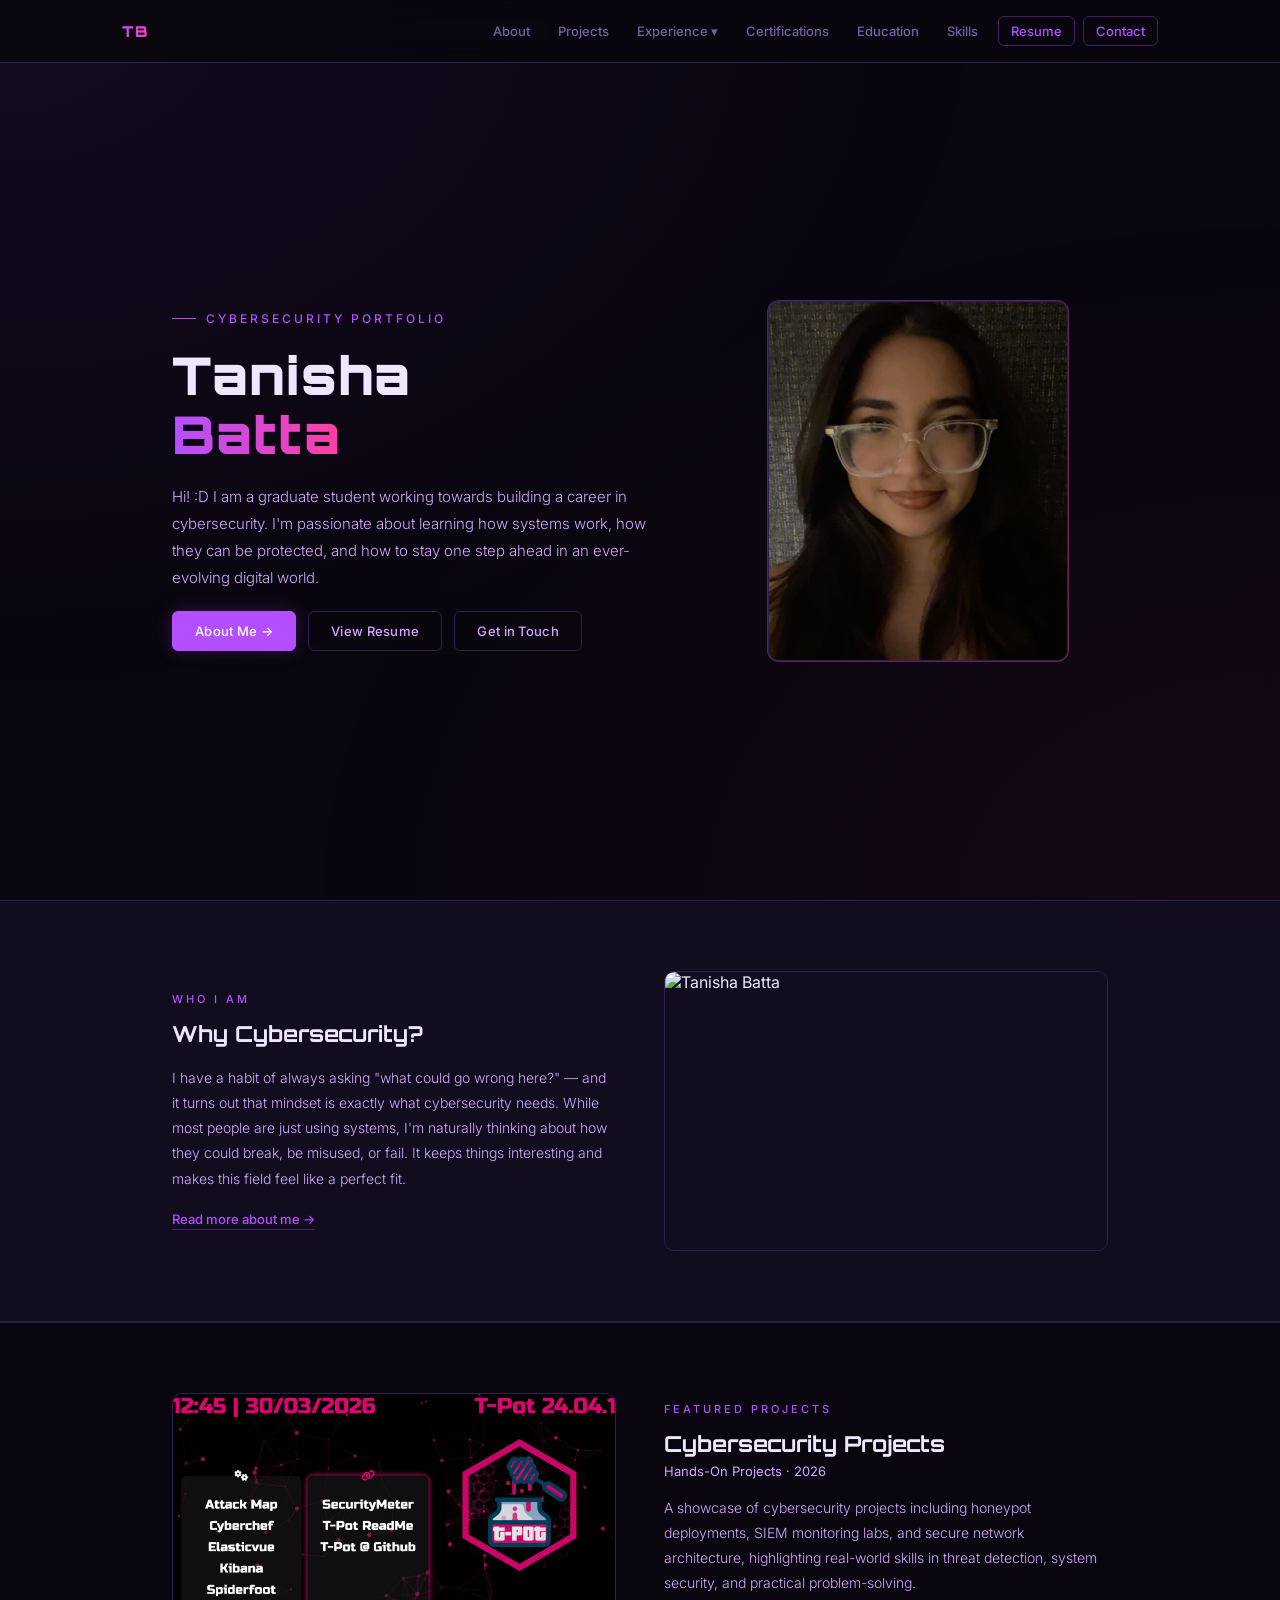
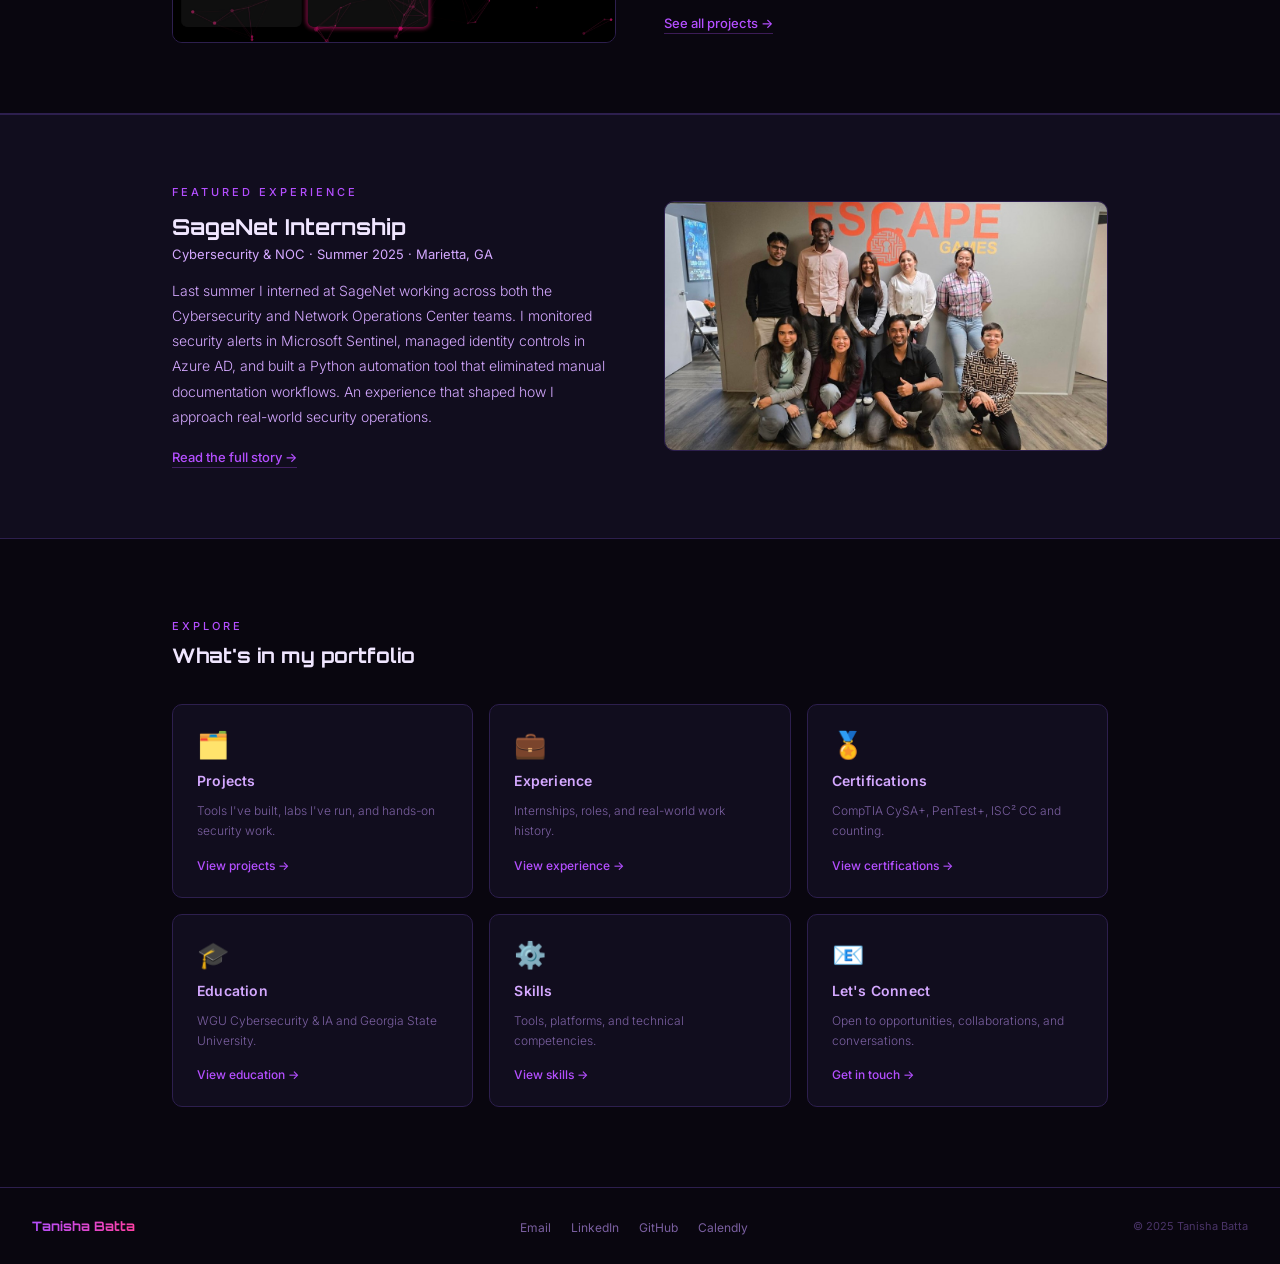
==== commit e7381499: "Project spotlight" ====
--- a/index.html
+++ b/index.html
@@ -354,6 +354,45 @@
   }
 }
 
+/* ── PROJECTS SPOTLIGHT ── */
+#projects-spotlight {
+  padding: 70px 0;
+  border-top: 1px solid var(--border);
+  border-bottom: 1px solid var(--border);
+}
+
+.projects-spotlight-inner {
+  max-width: 1000px;
+  margin: 0 auto;
+  padding: 0 32px;
+  display: grid;
+  grid-template-columns: 1fr 1fr;   /* image left, text right */
+  gap: 48px;
+  align-items: center;
+}
+
+.projects-spotlight-image {
+  width: 100%;
+  aspect-ratio: 16 / 9;
+  border-radius: 10px;
+  overflow: hidden;
+  border: 1px solid var(--border);
+  background: var(--surface2);
+}
+
+.projects-spotlight-image img {
+  width: 100%;
+  height: 100%;
+  object-fit: cover;
+}
+
+@media (max-width: 680px) {
+  .projects-spotlight-inner {
+    grid-template-columns: 1fr;
+    gap: 28px;
+  }
+}
+
     /* ── FOOTER ── */
     footer {
       position: relative; z-index: 1;
@@ -383,6 +422,8 @@
   </style>
 </head>
 <body>
+
+  
 
 <!-- NAV -->
 <div id="navbar-placeholder"></div>
@@ -436,6 +477,39 @@
   </div>
 </section>
 
+<!-- PROJECTS SPOTLIGHT -->
+<section id="projects-spotlight">
+  <div class="projects-spotlight-inner">
+
+    <!-- LEFT: IMAGE -->
+    <div class="projects-spotlight-image">
+      <img src="honeypotimg/t-pot.jpg" alt="Project screenshot">
+    </div>
+
+    <!-- RIGHT: TEXT -->
+    <div class="projects-spotlight-content">
+      <div class="spotlight-label">Featured Projects</div>
+
+      <div class="spotlight-heading">Cybersecurity Projects </div>
+      <div class="spotlight-meta">
+        Hands-On Projects · 2026
+      </div>
+
+      <div class="spotlight-text">
+        A showcase of cybersecurity projects including honeypot deployments, 
+        SIEM monitoring labs, and secure network architecture, 
+        highlighting real-world skills in threat detection, system security, 
+        and practical problem-solving.
+      </div>
+
+      <a href="projects.html" class="spotlight-link">
+        See all projects &rarr;
+      </a>
+    </div>
+
+  </div>
+</section>
+
 
 <!-- INTERNSHIP SPOTLIGHT -->
 <section id="internship-spotlight">
